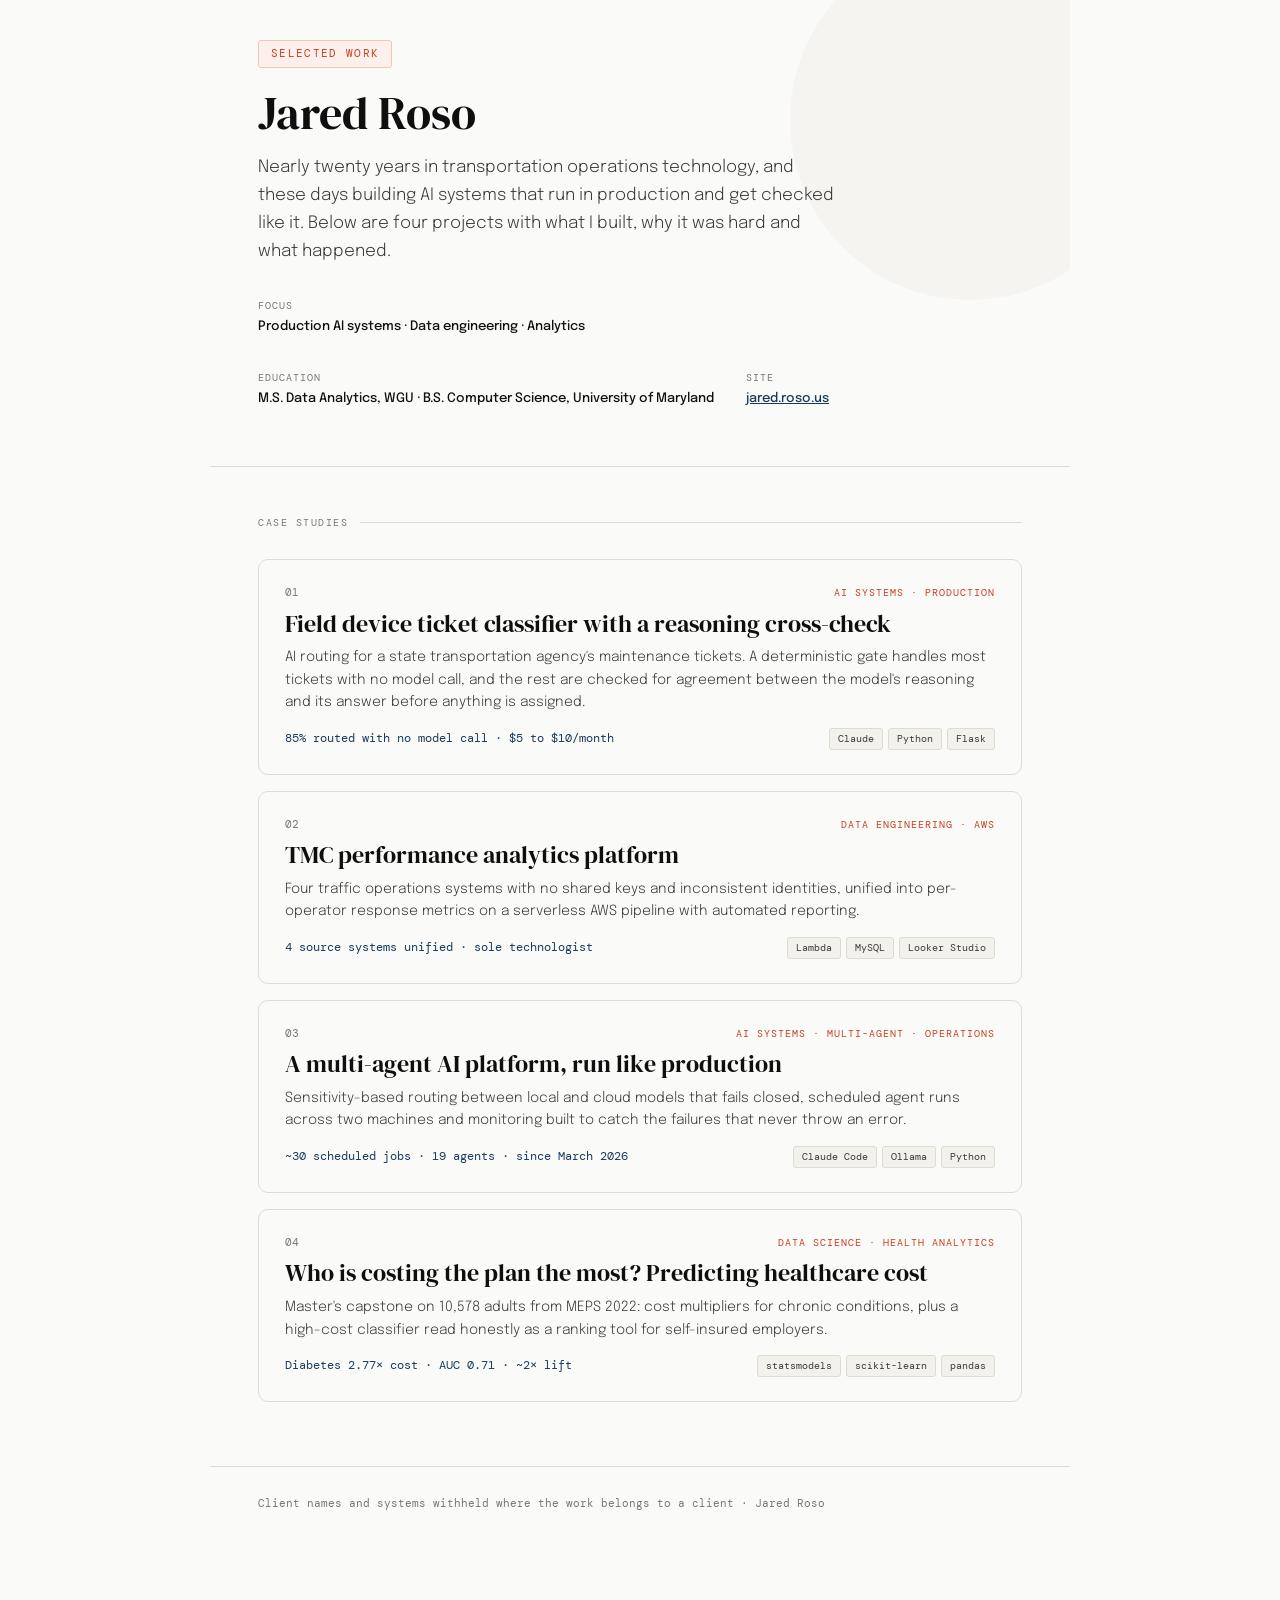
==== index.html @ c999ee09 "feat: portfolio site with four cleared case studies Co-Authored-By: Claude Opus 5.5 <noreply@anthrop" ====
<!DOCTYPE html>
<html lang="en">
<head>
<meta charset="UTF-8">
<meta name="viewport" content="width=device-width, initial-scale=1.0">
<title>Jared Roso | Selected Work</title>
<meta name="description" content="Case studies in production AI systems, data engineering and health analytics from Jared Roso.">
<link rel="preconnect" href="https://fonts.googleapis.com">
<link href="https://fonts.googleapis.com/css2?family=DM+Serif+Display:ital@0;1&family=DM+Mono:wght@400;500&family=Epilogue:wght@300;400;500&display=swap" rel="stylesheet">
<link rel="stylesheet" href="assets/site.css">
</head>
<body>
<div class="page">

  <header class="hero">
    <div class="hero-inner">
      <span class="tag">Selected work</span>
      <h1>Jared Roso</h1>
      <p class="hero-sub">Nearly twenty years in transportation operations technology, and these days building AI systems that run in production and get checked like it. Below are four projects with what I built, why it was hard and what happened.</p>
      <div class="meta-row">
        <div class="meta-item"><span class="meta-label">Focus</span><span class="meta-value">Production AI systems · Data engineering · Analytics</span></div>
        <div class="meta-item"><span class="meta-label">Education</span><span class="meta-value">M.S. Data Analytics, WGU · B.S. Computer Science, University of Maryland</span></div>
        <div class="meta-item"><span class="meta-label">Site</span><span class="meta-value"><a href="https://jared.roso.us">jared.roso.us</a></span></div>
      </div>
    </div>
  </header>

  <section>
    <div class="section-label">Case studies</div>
    <div class="work">

      <a class="work-card" href="ai-ticket-routing/">
        <div class="work-top"><span class="work-num">01</span><span class="work-kind">AI systems · Production</span></div>
        <div class="work-title">Field device ticket classifier with a reasoning cross-check</div>
        <div class="work-desc">AI routing for a state transportation agency's maintenance tickets. A deterministic gate handles most tickets with no model call, and the rest are checked for agreement between the model's reasoning and its answer before anything is assigned.</div>
        <div class="work-foot"><span class="work-metric">85% routed with no model call · $5 to $10/month</span><span class="chips" style="margin:0"><span class="chip">Claude</span><span class="chip">Python</span><span class="chip">Flask</span></span></div>
      </a>

      <a class="work-card" href="tmc-performance-analytics/">
        <div class="work-top"><span class="work-num">02</span><span class="work-kind">Data engineering · AWS</span></div>
        <div class="work-title">TMC performance analytics platform</div>
        <div class="work-desc">Four traffic operations systems with no shared keys and inconsistent identities, unified into per-operator response metrics on a serverless AWS pipeline with automated reporting.</div>
        <div class="work-foot"><span class="work-metric">4 source systems unified · sole technologist</span><span class="chips" style="margin:0"><span class="chip">Lambda</span><span class="chip">MySQL</span><span class="chip">Looker Studio</span></span></div>
      </a>

      <a class="work-card" href="multi-agent-platform/">
        <div class="work-top"><span class="work-num">03</span><span class="work-kind">AI systems · Multi-agent · Operations</span></div>
        <div class="work-title">A multi-agent AI platform, run like production</div>
        <div class="work-desc">Sensitivity-based routing between local and cloud models that fails closed, scheduled agent runs across two machines and monitoring built to catch the failures that never throw an error.</div>
        <div class="work-foot"><span class="work-metric">~30 scheduled jobs · 19 agents · since March 2026</span><span class="chips" style="margin:0"><span class="chip">Claude Code</span><span class="chip">Ollama</span><span class="chip">Python</span></span></div>
      </a>

      <a class="work-card" href="healthcare-cost-prediction/">
        <div class="work-top"><span class="work-num">04</span><span class="work-kind">Data science · Health analytics</span></div>
        <div class="work-title">Who is costing the plan the most? Predicting healthcare cost</div>
        <div class="work-desc">Master's capstone on 10,578 adults from MEPS 2022: cost multipliers for chronic conditions, plus a high-cost classifier read honestly as a ranking tool for self-insured employers.</div>
        <div class="work-foot"><span class="work-metric">Diabetes 2.77× cost · AUC 0.71 · ~2× lift</span><span class="chips" style="margin:0"><span class="chip">statsmodels</span><span class="chip">scikit-learn</span><span class="chip">pandas</span></span></div>
      </a>

    </div>
  </section>

  <footer class="footer">
    <span class="footer-note">Client names and systems withheld where the work belongs to a client · Jared Roso</span>
  </footer>

</div>
</body>
</html>
---- assets/site.css ----
*{margin:0;padding:0;box-sizing:border-box}
:root{
  --ink:#0f0f0f;--ink2:#3a3a3a;--ink3:#767676;
  --surface:#fafaf8;--surface2:#f2f1ec;--surface3:#e8e6de;
  --accent:#1a3a5c;--accent2:#c8401e;--accent3:#2d6a4f;
  --tag-bg:#fdf0ec;--tag-border:#f5c4b3;
  --border:#dddbd2;--mono:'DM Mono',monospace;
  --serif:'DM Serif Display',serif;--sans:'Epilogue',sans-serif;
}
@media (prefers-color-scheme:dark){
  :root{
    --ink:#f1efe8;--ink2:#cfccc2;--ink3:#9a978d;
    --surface:#16181b;--surface2:#1f2226;--surface3:#2a2e33;
    --accent:#8db4dc;--accent2:#f08a6a;--accent3:#7cc49c;
    --tag-bg:#2b1f1b;--tag-border:#5a3426;
    --border:#33373d;
  }
}
html{-webkit-text-size-adjust:100%}
body{font-family:var(--sans);background:var(--surface);color:var(--ink);line-height:1.6;font-size:15px}
a{color:var(--accent)}
.page{max-width:860px;margin:0 auto;padding:0 0 80px}

.topnav{padding:20px 48px 0;font-family:var(--mono);font-size:11px;letter-spacing:.08em;text-transform:uppercase}
.topnav a{text-decoration:none;color:var(--ink3)}
.topnav a:hover{color:var(--accent)}

.hero{padding:40px 48px 56px;border-bottom:1px solid var(--border);position:relative;overflow:hidden}
.hero::before{content:'';position:absolute;top:-60px;right:-80px;width:360px;height:360px;border-radius:50%;background:var(--surface2);opacity:.6}
.hero-inner{position:relative}
.tag{display:inline-block;font-family:var(--mono);font-size:11px;letter-spacing:.12em;text-transform:uppercase;color:var(--accent2);background:var(--tag-bg);border:1px solid var(--tag-border);padding:4px 12px;border-radius:3px;margin-bottom:20px}
.hero h1{font-family:var(--serif);font-weight:400;font-size:46px;line-height:1.1;margin-bottom:16px;max-width:640px}
.hero h1 em{font-style:italic;color:var(--accent)}
.hero-sub{font-size:17px;color:var(--ink2);max-width:580px;line-height:1.65;margin-bottom:32px;font-weight:300}
.meta-row{display:flex;gap:32px;flex-wrap:wrap}
.meta-item{display:flex;flex-direction:column;gap:3px}
.meta-label{font-family:var(--mono);font-size:10px;letter-spacing:.1em;text-transform:uppercase;color:var(--ink3)}
.meta-value{font-size:13px;font-weight:500}

section{padding:48px 48px 0}
.section-label{font-family:var(--mono);font-size:10px;letter-spacing:.15em;text-transform:uppercase;color:var(--ink3);margin-bottom:24px;display:flex;align-items:center;gap:12px}
.section-label::after{content:'';flex:1;height:1px;background:var(--border)}
h2{font-family:var(--serif);font-weight:400;font-size:30px;margin-bottom:16px;line-height:1.2}
h3{font-size:14px;font-weight:500;margin-bottom:10px}
p{color:var(--ink2);margin-bottom:14px;font-weight:300;line-height:1.7}
p:last-child{margin-bottom:0}
strong{font-weight:500;color:var(--ink)}

.callout{background:var(--surface2);border-left:3px solid var(--accent);padding:22px 26px;border-radius:0 6px 6px 0;margin-top:24px}
.callout p{color:var(--ink);font-style:italic}
.callout-label{font-family:var(--mono);font-size:10px;letter-spacing:.1em;text-transform:uppercase;color:var(--accent);margin-bottom:10px;font-style:normal}
.callout.plain p{font-style:normal}

.grid2{display:grid;grid-template-columns:1fr 1fr;gap:1px;background:var(--border);border:1px solid var(--border);border-radius:8px;overflow:hidden;margin-top:28px}
.cell{background:var(--surface);padding:20px 24px}
.cell-label{font-family:var(--mono);font-size:10px;letter-spacing:.1em;text-transform:uppercase;color:var(--ink3);margin-bottom:8px}
.cell-title{font-size:14px;font-weight:500;margin-bottom:6px}
.cell-desc{font-size:13px;color:var(--ink2);font-weight:300;line-height:1.6}
.cell-stat{font-family:var(--mono);font-size:11px;color:var(--accent);margin-top:12px}
.chips{display:flex;flex-wrap:wrap;gap:5px;margin-top:10px}
.chip{font-family:var(--mono);font-size:10px;background:var(--surface2);border:1px solid var(--border);padding:2px 8px;border-radius:3px;color:var(--ink2)}

.steps{margin-top:28px}
.step{display:grid;grid-template-columns:48px 1fr;position:relative}
.step:not(:last-child)::before{content:'';border-left:1px dashed var(--border);position:absolute;left:20px;top:44px;bottom:0}
.step-num{width:40px;height:40px;border-radius:50%;border:1px solid var(--border);background:var(--surface);display:flex;align-items:center;justify-content:center;font-family:var(--mono);font-size:11px;font-weight:500;color:var(--accent);position:relative}
.step-body{padding:2px 0 30px 12px}
.step-title{font-size:14px;font-weight:500;margin-bottom:4px}
.step-desc{font-size:13px;color:var(--ink2);font-weight:300;line-height:1.6}

.kpis{display:grid;grid-template-columns:repeat(3,1fr);gap:12px;margin-top:28px}
.kpis.four{grid-template-columns:repeat(4,1fr)}
.kpi{border:1px solid var(--border);border-radius:8px;padding:20px;background:var(--surface)}
.kpi-num{font-family:var(--serif);font-size:34px;line-height:1;color:var(--accent);margin-bottom:8px}
.kpi:nth-child(3n+2) .kpi-num{color:var(--accent2)}
.kpi:nth-child(3n+3) .kpi-num{color:var(--accent3)}
.kpi-label{font-family:var(--mono);font-size:10px;letter-spacing:.08em;text-transform:uppercase;color:var(--ink);margin-bottom:6px}
.kpi-desc{font-size:12px;color:var(--ink2);font-weight:300;line-height:1.5}

.cards{display:grid;grid-template-columns:1fr 1fr;gap:16px;margin-top:28px}
.card{border:1px solid var(--border);border-radius:8px;padding:20px;background:var(--surface)}
.list{list-style:none;display:flex;flex-direction:column;gap:8px}
.list li{font-size:13px;color:var(--ink2);font-weight:300;padding-left:14px;position:relative;line-height:1.55}
.list li::before{content:'·';position:absolute;left:2px;color:var(--ink3)}

table.data{width:100%;border-collapse:collapse;margin-top:24px;font-size:13px}
table.data th{font-family:var(--mono);font-size:10px;letter-spacing:.08em;text-transform:uppercase;color:var(--ink3);text-align:left;font-weight:400;padding:8px 10px;border-bottom:1px solid var(--border)}
table.data td{padding:10px;border-bottom:1px solid var(--border);color:var(--ink2);font-weight:300}
table.data td.num{font-family:var(--mono);color:var(--ink);text-align:right;white-space:nowrap}
table.data th.num{text-align:right}

.stack{display:grid;grid-template-columns:repeat(4,1fr);gap:8px;margin-top:28px}
.stack-item{border:1px solid var(--border);border-radius:6px;padding:14px;background:var(--surface);text-align:center}
.stack-cat{font-family:var(--mono);font-size:9px;letter-spacing:.1em;text-transform:uppercase;color:var(--ink3);margin-bottom:6px}
.stack-name{font-size:12px;font-weight:500}

.footer{margin-top:64px;padding:28px 48px;border-top:1px solid var(--border);display:flex;align-items:center;justify-content:space-between;gap:16px;flex-wrap:wrap}
.footer-note{font-family:var(--mono);font-size:11px;color:var(--ink3)}
.footer a{font-family:var(--mono);font-size:11px;text-decoration:none}

/* index */
.work{display:flex;flex-direction:column;gap:16px;margin-top:28px}
.work-card{display:block;text-decoration:none;color:inherit;border:1px solid var(--border);border-radius:10px;padding:24px 26px;background:var(--surface);transition:border-color .15s,transform .15s}
.work-card:hover{border-color:var(--accent);transform:translateY(-1px)}
.work-top{display:flex;justify-content:space-between;gap:16px;align-items:baseline;flex-wrap:wrap;margin-bottom:8px}
.work-num{font-family:var(--mono);font-size:11px;color:var(--ink3)}
.work-kind{font-family:var(--mono);font-size:10px;letter-spacing:.1em;text-transform:uppercase;color:var(--accent2)}
.work-title{font-family:var(--serif);font-size:24px;line-height:1.2;margin-bottom:8px}
.work-desc{font-size:14px;color:var(--ink2);font-weight:300;line-height:1.6;margin-bottom:14px}
.work-foot{display:flex;justify-content:space-between;gap:12px;align-items:center;flex-wrap:wrap}
.work-metric{font-family:var(--mono);font-size:12px;color:var(--accent)}

@media(max-width:640px){
  .topnav{padding:16px 16px 0}
  .hero{padding:28px 16px 40px}
  section{padding:40px 16px 0}
  .hero h1{font-size:32px}
  h2{font-size:25px}
  .grid2,.cards{grid-template-columns:1fr}
  .kpis,.kpis.four{grid-template-columns:1fr 1fr}
  .stack{grid-template-columns:repeat(2,1fr)}
  .footer{padding:28px 16px}
  .work-card{padding:20px 18px}
  table.data{font-size:12px}
  table.data td,table.data th{padding:8px 6px}
}
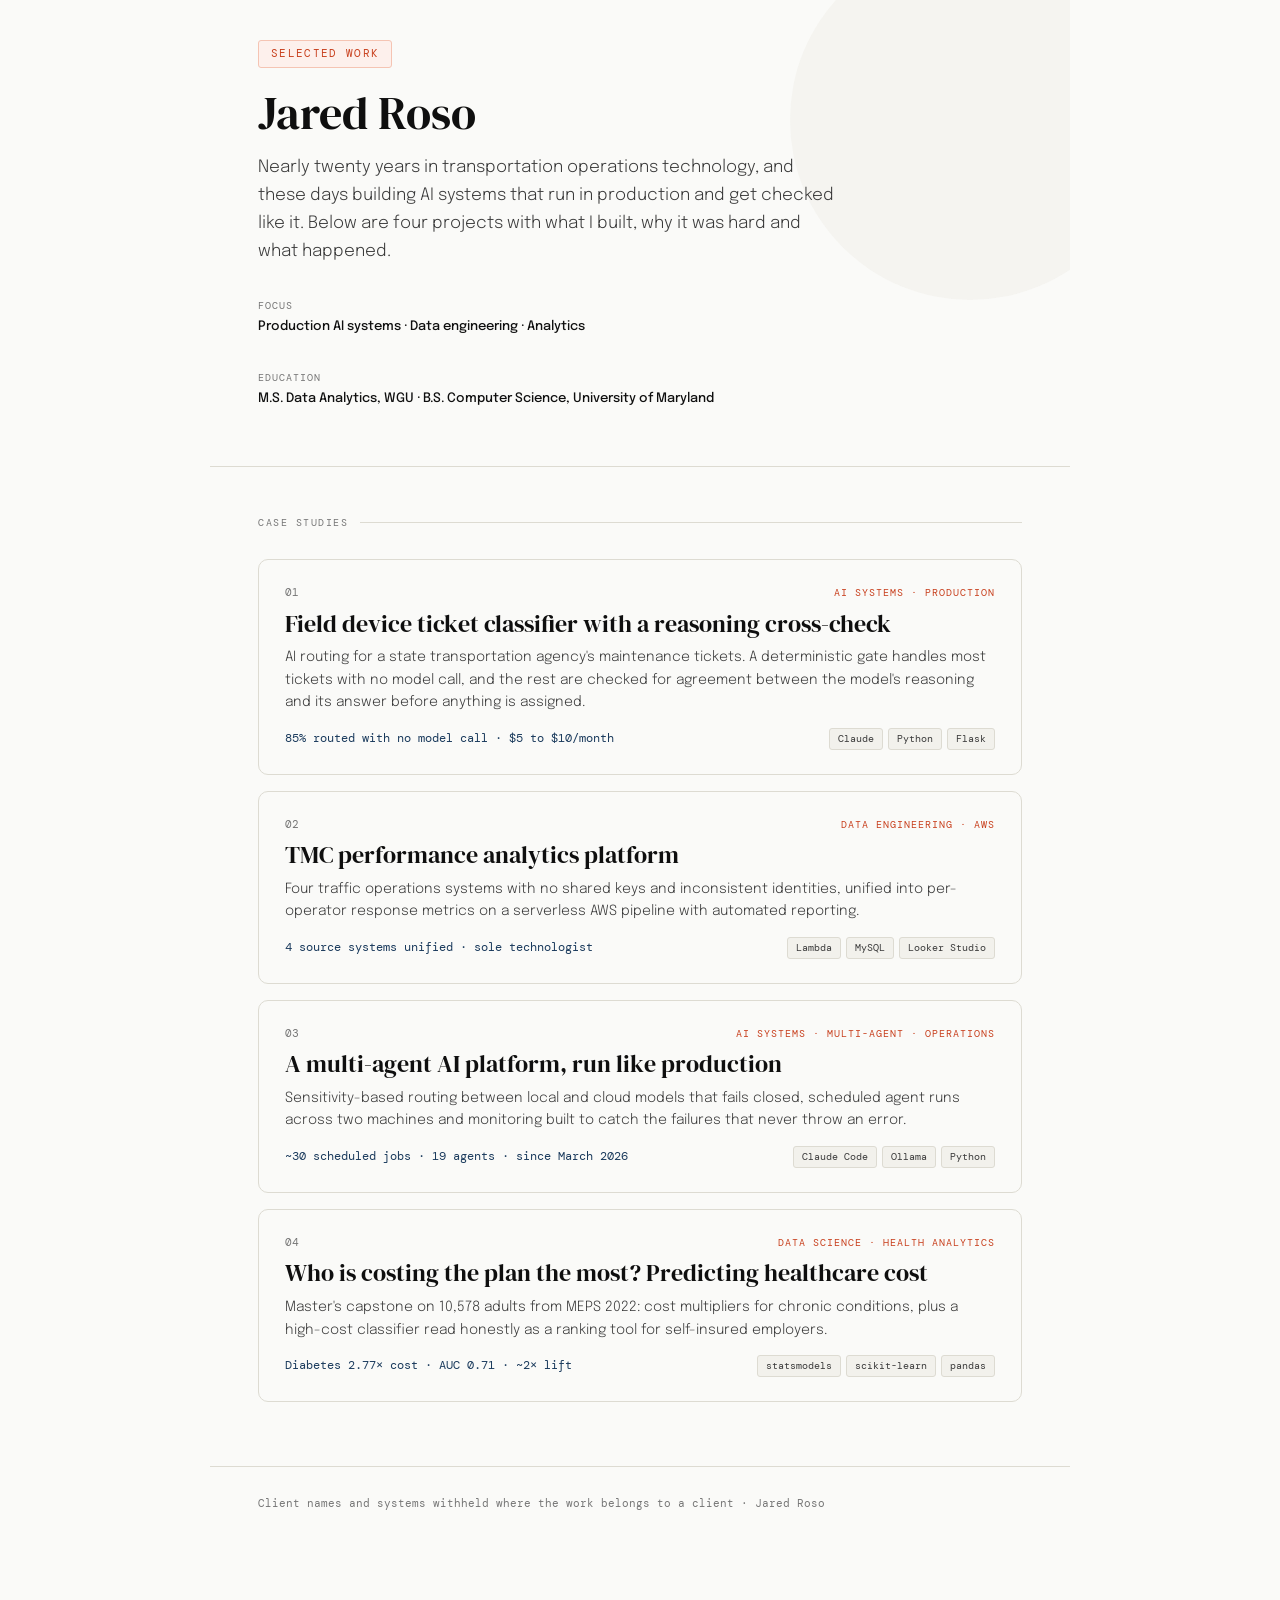
==== commit 9c88a5c6: "chore: hide blog link until jared.roso.us has real content Co-Authored-By: Claude Opus 5.5 <noreply@" ====
--- a/index.html
+++ b/index.html
@@ -19,9 +19,7 @@
       <p class="hero-sub">Nearly twenty years in transportation operations technology, and these days building AI systems that run in production and get checked like it. Below are four projects with what I built, why it was hard and what happened.</p>
       <div class="meta-row">
         <div class="meta-item"><span class="meta-label">Focus</span><span class="meta-value">Production AI systems · Data engineering · Analytics</span></div>
-        <div class="meta-item"><span class="meta-label">Education</span><span class="meta-value">M.S. Data Analytics, WGU · B.S. Computer Science, University of Maryland</span></div>
-        <div class="meta-item"><span class="meta-label">Site</span><span class="meta-value"><a href="https://jared.roso.us">jared.roso.us</a></span></div>
-      </div>
+        <div class="meta-item"><span class="meta-label">Education</span><span class="meta-value">M.S. Data Analytics, WGU · B.S. Computer Science, University of Maryland</span></div>      </div>
     </div>
   </header>
 
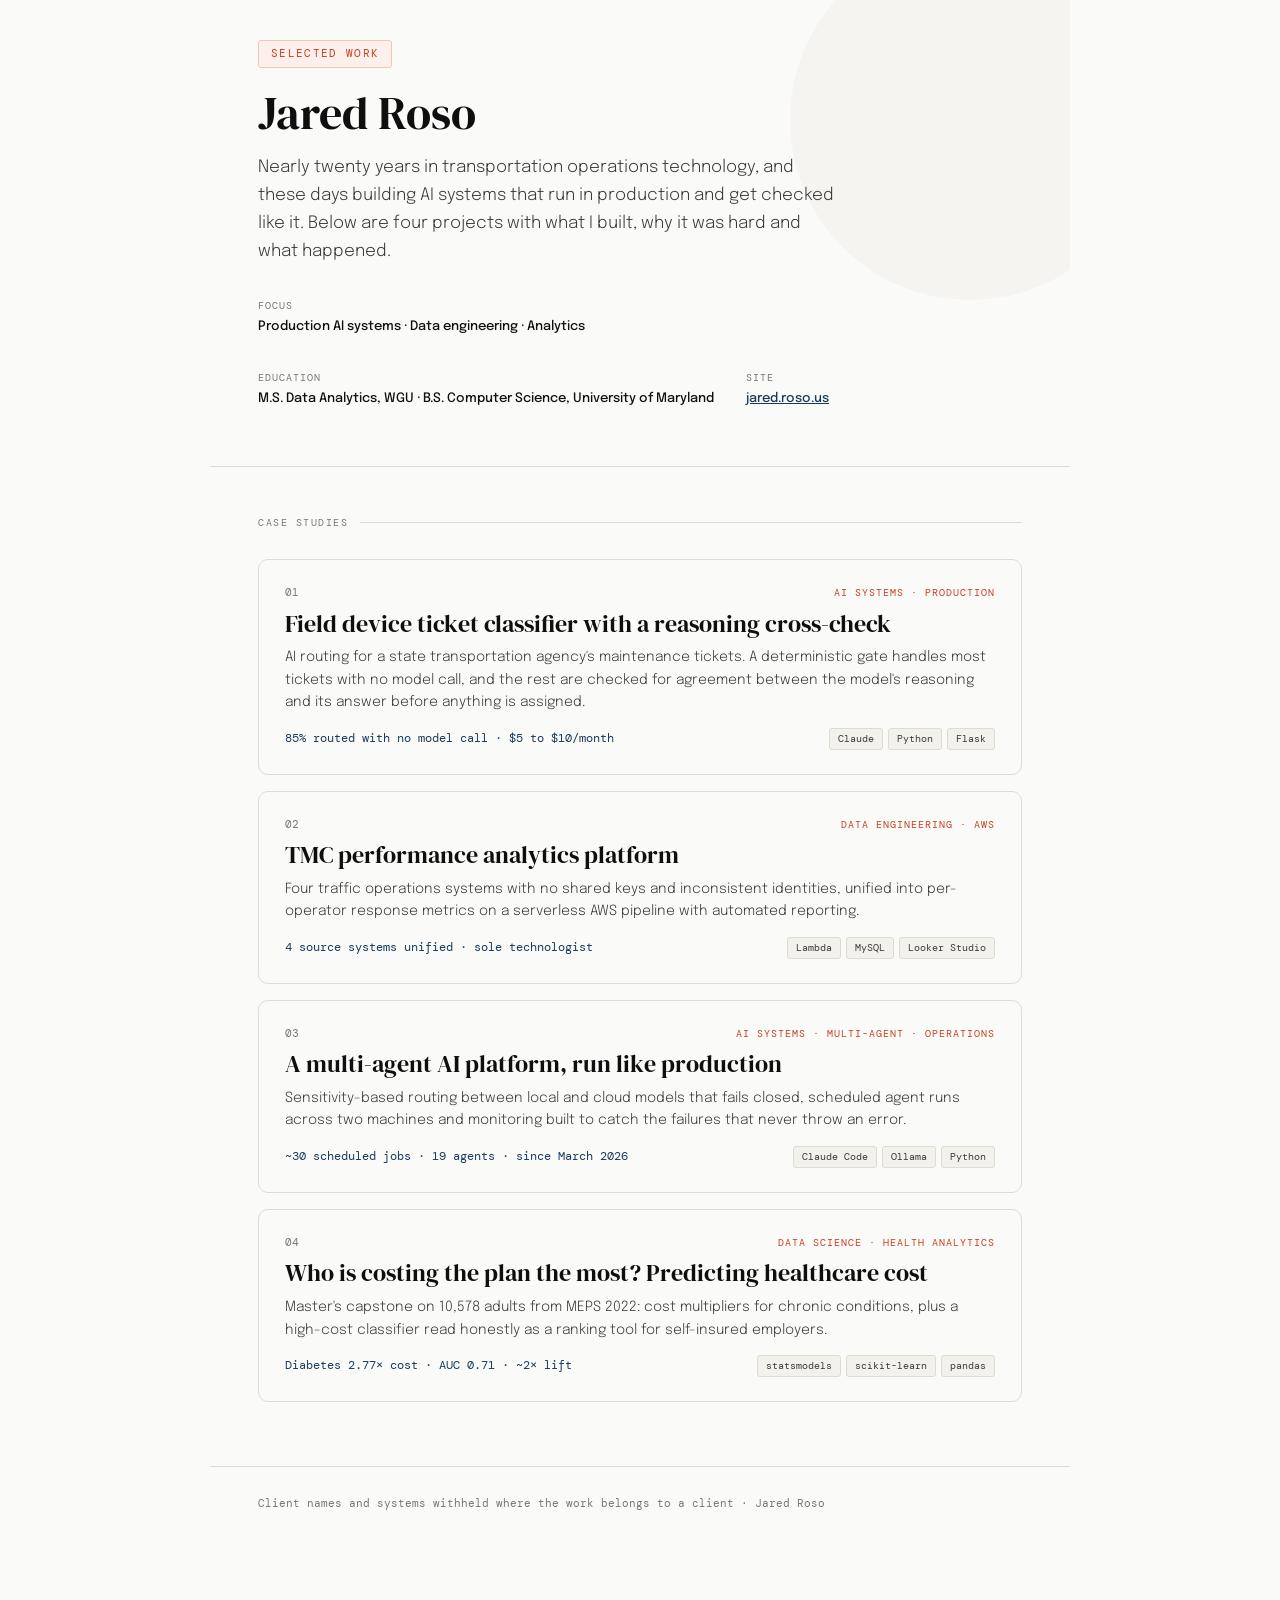
==== commit b13ecc88: "Revert "chore: hide blog link until jared.roso.us has real content" The blog has an About page and i" ====
--- a/index.html
+++ b/index.html
@@ -19,7 +19,9 @@
       <p class="hero-sub">Nearly twenty years in transportation operations technology, and these days building AI systems that run in production and get checked like it. Below are four projects with what I built, why it was hard and what happened.</p>
       <div class="meta-row">
         <div class="meta-item"><span class="meta-label">Focus</span><span class="meta-value">Production AI systems · Data engineering · Analytics</span></div>
-        <div class="meta-item"><span class="meta-label">Education</span><span class="meta-value">M.S. Data Analytics, WGU · B.S. Computer Science, University of Maryland</span></div>      </div>
+        <div class="meta-item"><span class="meta-label">Education</span><span class="meta-value">M.S. Data Analytics, WGU · B.S. Computer Science, University of Maryland</span></div>
+        <div class="meta-item"><span class="meta-label">Site</span><span class="meta-value"><a href="https://jared.roso.us">jared.roso.us</a></span></div>
+      </div>
     </div>
   </header>
 
